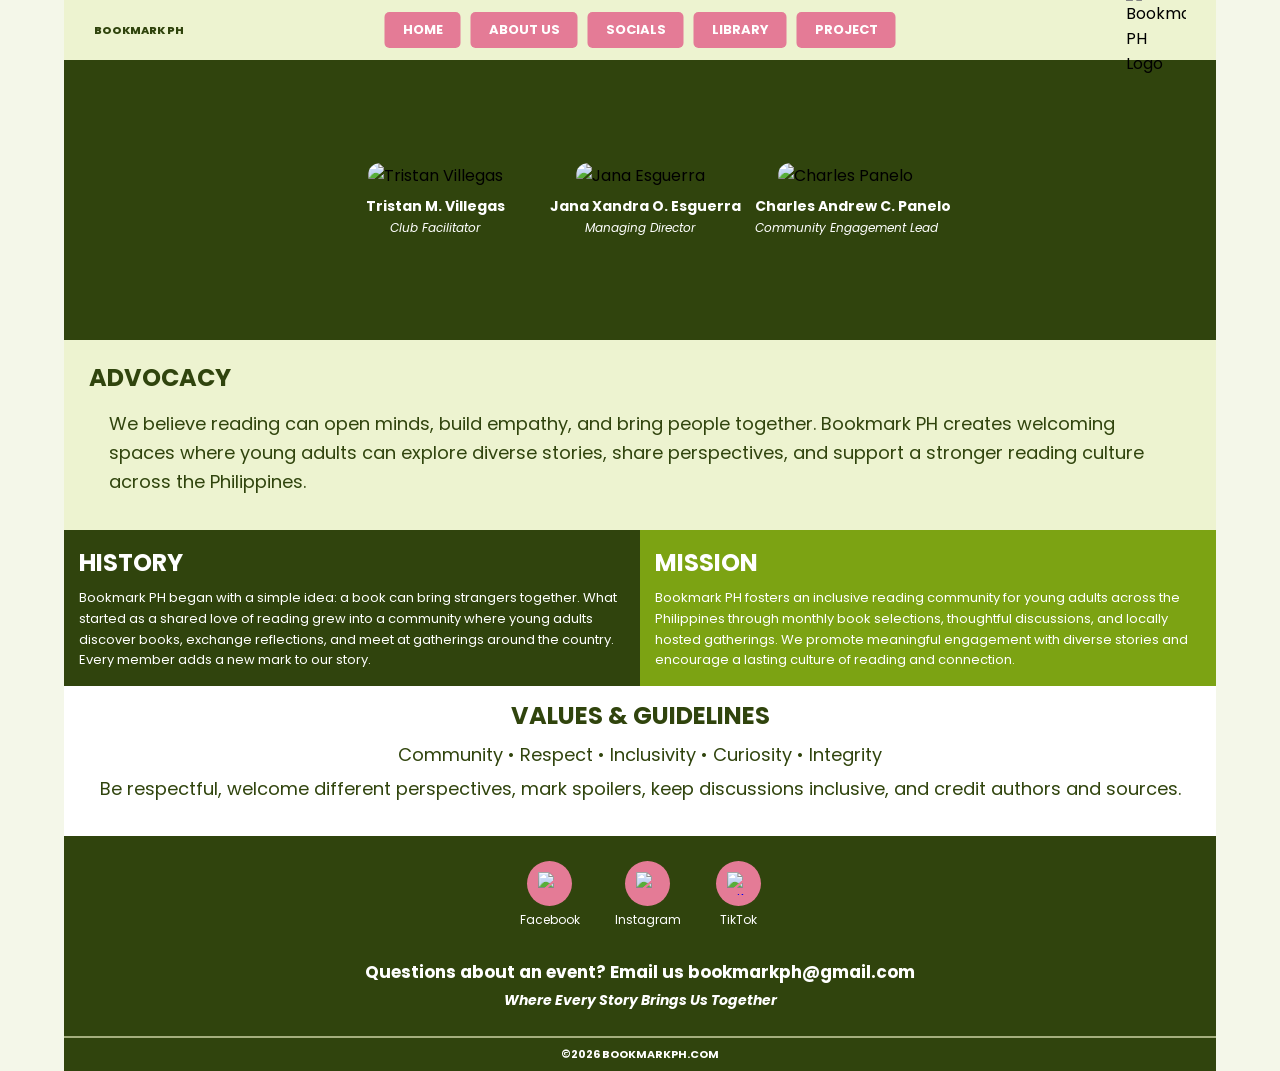
==== aboutus.html @ a4324d10 "Add files via upload" ====
<!DOCTYPE html>
<html>

<head>
    <title>Bookmark PH - About US</title>

    <link rel="stylesheet" href="style.css">

    <!-- Favicon / Website Tab Icon -->
    <link rel="icon" type="image/x-icon" href="images/favicon-32x32.png">

    <!-- POPPINS FONT -->
    <link rel="preconnect" href="https://fonts.googleapis.com">
    <link rel="preconnect" href="https://fonts.gstatic.com" crossorigin>
    <link href="https://fonts.googleapis.com/css2?family=Poppins:wght@400;500;600;700;800;900&display=swap" rel="stylesheet">

</head>

<body>

    <div class="container">

        <!-- NAVIGATION BAR -->
       <nav>

    <div class="logo">BOOKMARK PH</div>

    <!-- HAMBURGER MENU BUTTON -->
    <button class="menu-toggle" onclick="toggleMenu()">
        ☰
    </button>

    <!-- NAVIGATION LINKS -->
    <div class="menu" id="menu">
        <a href="index.html">HOME</a>
        <a href="aboutus.html">ABOUT US</a>
        <a href="Socials.html">SOCIALS</a>
        <a href="library.html">LIBRARY</a>
        <a href="project.html">PROJECT</a>
    </div>
<div class="nav-logo">
        <img src="images/LOGOPNG.png" alt="Bookmark PH Logo">
    </div>

</nav>

<script>
    function toggleMenu() {
        document.getElementById("menu").classList.toggle("show");
    }
</script>


        <!-- TEAM MEMBERS -->
        <section class="team-section">

            <div class="team-member">
                <img src="images/IMG_0736.jpg" alt="Tristan Villegas">
                <h4>Tristan M. Villegas</h4>
                <p>Club Facilitator</p>
            </div>

            <div class="team-member">
                <img src="images/JANA.JPG" alt="Jana Esguerra">
                <h4>Jana Xandra O. Esguerra</h4>
                <p>Managing Director</p>
            </div>

            <div class="team-member">
                <img src="images/_DSC6027.jpeg" alt="Charles Panelo">
                <h4>Charles Andrew C. Panelo</h4>
                <p>Community Engagement Lead</p>
            </div>

        </section>


        <!-- ADVOCACY -->
        <section class="advocacy">

            <h2>ADVOCACY</h2>

            <p>
                We believe reading can open minds, build empathy, and bring people together.
                Bookmark PH creates welcoming spaces where young adults can explore diverse
                stories, share perspectives, and support a stronger reading culture across
                the Philippines.
            </p>

        </section>


        <!-- HISTORY AND MISSION -->
        <section class="history-mission">

            <div class="history">

                <h2>HISTORY</h2>

                <p>
                    Bookmark PH began with a simple idea: a book can bring strangers together.
                    What started as a shared love of reading grew into a community where young
                    adults discover books, exchange reflections, and meet at gatherings around
                    the country. Every member adds a new mark to our story.
                </p>

            </div>


            <div class="mission">

                <h2>MISSION</h2>

                <p>
                    Bookmark PH fosters an inclusive reading community for young adults across
                    the Philippines through monthly book selections, thoughtful discussions,
                    and locally hosted gatherings. We promote meaningful engagement with
                    diverse stories and encourage a lasting culture of reading and connection.
                </p>

            </div>

        </section>


        <!-- VALUES AND GUIDELINES -->
        <section class="values">

            <h2>VALUES &amp; GUIDELINES</h2>

            <p>
                Community • Respect • Inclusivity • Curiosity • Integrity
            </p>

            <p>
                Be respectful, welcome different perspectives, mark spoilers,
                keep discussions inclusive, and credit authors and sources.
            </p>

        </section>


        <!-- FOOTER -->
        <footer>

            <div class="socials">

                <div>
                    <a href="https://www.facebook.com/bookmark.ph.2026?mibextid=wwXIfr&rdid=qK0jfbDzw0XN8ngS&share_url=https%3A%2F%2Fwww.facebook.com%2Fshare%2F1Fvy7HoMV7%2F#" target="_blank">
                        <img src="https://cdn.simpleicons.org/facebook/ffffff" alt="Facebook">
                    </a>
                    <p>Facebook</p>
                </div>

                <div>
                    <a href="https://www.instagram.com/book.markph/?utm_source=ig_web_button_share_sheet" target="_blank">
                        <img src="https://cdn.simpleicons.org/instagram/ffffff" alt="Instagram">
                    </a>
                    <p>Instagram</p>
                </div>

                <div>
                    <a href="https://www.tiktok.com/@bookmark.ph?is_from_webapp=1&sender_device=pc" target="_blank">
                        <img src="https://cdn.simpleicons.org/tiktok/ffffff" alt="TikTok">
                    </a>
                    <p>TikTok</p>
                </div>

            </div>


            <h3>
                Questions about an event? Email us bookmarkph@gmail.com
            </h3>

            <p class="footer-tagline">
                Where Every Story Brings Us Together
            </p>


            <div class="copyright">
                ©2026 BOOKMARKPH.COM
            </div>

        </footer>

    </div>

</body>
</html>
---- style.css ----
/* GENERAL */
* {
    margin: 0;
    padding: 0;
    box-sizing: border-box;
    font-family: 'Poppins', sans-serif;
}

body {
    background-color: #ebf0d786;
    width: 100%;
}

.container {
    width: 90%;
    min-height: 100vh;
    margin: 0 auto;
    background-color: rgb(255, 255, 255);
}



/* NAVIGATION BAR */
nav {
    width: 100%;
    min-height: 60px;
    background-color: #edf3d0;
    display: flex;
    align-items: center;
    padding: 8px 40px;
    box-sizing: border-box;
    position: relative;
}

.logo {
    color: #31420e;
    font-size: 16px;
    font-weight: bold;
    white-space: nowrap;
}

.menu {
    display: flex;
    justify-content: center;
    gap: 10px;
    position: absolute;
    left: 50%;
    transform: translateX(-50%);
}

.menu a {
    background-color: #e47b96;
    color: white;
    text-decoration: none;
    font-size: 13px;
    font-weight: bold;
    padding: 8px 18px;
    border-radius: 5px;
    white-space: nowrap;
}

/* Small screens */
@media (max-width: 700px) {
    nav {
        flex-direction: column;
        justify-content: center;
        gap: 8px;
        padding: 6px 5px;
    }

    .logo {
        font-size: 12px;
    }

    .menu {
        position: static;
        transform: none;
        width: 100%;
        gap: 4px;
        justify-content: center;
        flex-wrap: nowrap;
    }

    .menu a {
        padding: 7px 8px;
        font-size: 11px;
    }
}

/* Very small screens */
@media (max-width: 400px) {
    .menu {
        gap: 2px;
    }

    .menu a {
        padding: 6px 6px;
        font-size: 10px;
    }
}

/* HEADER IMAGE */
.banner {
    margin: 10px 25px 0;
    height: 300px;
    position: relative;
}

.banner img {
    width: 100%;
    height: 100%;
    object-fit: cover;
    border-radius: 6px;
    display: block;
}

.about-button {
    position: absolute;
    bottom: 10px;
    left: 50%;
    transform: translateX(-50%);
    background-color: #30440d;
    color: white;
    text-decoration: none;
    font-size: 14px;
    font-weight: bold;
    padding: 8px 35px;
    border-radius: 25px;
}


/* WELCOME SECTION */
.welcome {
    margin: 15px 40px 20px;
}

.welcome h2 {
    color: #344514;
    font-size: 25px;
    margin-bottom: 8px;
}

.welcome-content {
    display: flex;
    align-items: center;
    gap: 20px;
}

.welcome-content p {
    color: #3d472d;
    font-size: 14px;
    line-height: 1.8;
    flex: 1;
}

.join-button {
    background-color: #e47b96;
    color: white;
    text-decoration: none;
    font-size: 13px;
    font-weight: bold;
    padding: 8px 25px;
    border-radius: 20px;
    white-space: nowrap;
}


/* BOOK IMAGE */
.book-banner {
    height: 180px;
    margin: 0 35px -65px;
    position: relative;
    z-index: 2;
}

.book-banner img {
    width: 100%;
    height: 100%;
    object-fit: cover;
    border-radius: 12px;
    display: block;
}


/* UPCOMING EVENTS */
.events {
    background-color: #7ca313;
    padding: 85px 35px 25px;
}

.events h2 {
    text-align: center;
    color: #f5f3df;
    font-size: 30px;
    margin-bottom: 15px;
}

.event-container {
    display: flex;
    gap: 20px;
}

.event {
    width: 33.33%;
    height: 200px;
    position: relative;
}

.event img {
    width: 100%;
    height: 100%;
    object-fit: cover;
    border-radius: 12px;
}

.event p {
    position: absolute;
    bottom: 15px;
    left: 50%;
    transform: translateX(-50%);
    background-color: #e47b96;
    color: white;
    font-size: 13px;
    font-weight: bold;
    padding: 7px 18px;
    border-radius: 20px;
    white-space: nowrap;
}


/* FOOTER */
footer {
    background-color: #30440d;
    color: white;
    text-align: center;
    padding-top: 25px;
}

.socials {
    display: flex;
    justify-content: center;
    align-items: flex-start;
    gap: 35px;
    margin-bottom: 30px;
}

.socials > div {
    display: flex;
    flex-direction: column;
    align-items: center;
    text-align: center;
}

.socials a {
    display: flex;
    justify-content: center;
    align-items: center;
    width: 45px;
    height: 45px;
    background-color: #e47b96;
    border-radius: 50%;
    text-decoration: none;
}

.socials img {
    width: 23px;
    height: 23px;
}

.socials p {
    font-size: 12px;
    margin-top: 5px;
    text-align: center;
}

footer h3 {
    font-size: 17px;
    margin-bottom: 5px;
}

.footer-tagline {
    font-size: 14px;
    font-weight: bold;
    font-style: italic;
    margin-bottom: 25px;
}

.copyright {
    border-top: 2px solid #a4ae7d;
    padding: 8px;
    font-size: 11px;
    font-weight: bold;
}


/* RESPONSIVE DESIGN */
@media screen and (max-width: 780px) {

    nav {
        height: auto;
        padding: 15px;
        flex-direction: column;
        gap: 12px;
    }

    .menu {
        flex-wrap: wrap;
        justify-content: center;
    }

    .menu a {
        padding: 6px 12px;
    }

    .banner {
        height: 200px;
        margin: 10px 12px 0;
    }

    .banner img {
        height: 100%;
    }

    .welcome {
        margin: 15px 20px;
    }

    .welcome-content {
        align-items: flex-start;
        flex-direction: column;
    }

    .book-banner {
        margin: 0 15px -40px;
        height: 120px;
    }

    .events {
        padding: 60px 15px 20px;
    }

    .events h2 {
        font-size: 23px;
    }

    .event-container {
        flex-direction: column;
    }

    .event {
        width: 100%;
        height: 200px;
    }

    }
    /* IMAGE HOVER EFFECT */
    .banner img,
    .event img {
        transition: transform 0.3s ease;
    }

    .banner img:hover,
    .event img:hover {
        transform: scale(1.05);
        cursor: pointer;
    }

    /* BUTTON HOVER EFFECT */
    .menu a:hover,
    .about-button:hover,
    .join-button:hover {
        background-color: #486614;
        color: white;
        transition: 0.3s;
        cursor: pointer;
    }

    /* BUTTON CLICK EFFECT */
    .menu a:active,
    .about-button:active,
    .join-button:active {
        background-color: #a4ae7d;
        color: white;
    }


/* ==============================
   ABOUT US PAGE
============================== */


/* RIGHT SIDE LOGO */
.nav-logo img {
    width: 60px;
    height: auto;
    display: block;
}

/* TEAM SECTION */
.team-section {
    background-color: #30440d;
    min-height: 280px;
    display: flex;
    justify-content: center;
    align-items: center;
    gap: 25px;
    padding: 25px 15px;
    text-align: center;
}

.team-member {
    width: 180px;
}

.team-member img {
    width: 180px;
    height: 180px;
    object-fit: cover;
    border-radius: 12px;
}

.team-member h4 {
    color: white;
    font-size: 14px;
    margin: 8px 0 2px;
    white-space: nowrap;
}

.team-member p {
    white-space: nowrap;
    color: white;
    font-size: 12px;
    font-style: italic;
    margin: 0;
}

/* TEAM IMAGE HOVER EFFECT */
.team-member img {
    transition: transform 0.3s ease, box-shadow 0.3s ease;
}

.team-member img:hover {
    transform: scale(1.08);
    box-shadow: 0 5px 15px rgba(0, 0, 0, 0.3);
}


/* ADVOCACY SECTION */
.advocacy {
    background-color: #edf3d0;
    min-height: 190px;
    padding: 20px 25px;
}

.advocacy h2 {
    color: #30440d;
    font-size: 24px;
    margin-bottom: 15px;
}

.advocacy p {
    color: #30440d;
    font-size: 18px;
    line-height: 1.6;
    margin: 0 20px;
}


/* HISTORY AND MISSION */
.history-mission {
    display: flex;
}

.history,
.mission {
    width: 50%;
    min-height: 150px;
    padding: 15px;
    color: white;
}

.history {
    background-color: #30440d;
}

.mission {
    background-color: #7ca313;
}

.history h2,
.mission h2 {
    font-size: 24px;
    margin: 0 0 8px;
}

.history p,
.mission p {
    font-size: 13px;
    line-height: 1.6;
    margin: 0;
}


/* VALUES AND GUIDELINES */
.values {
    background-color: white;
    color: #30440d;
    min-height: 150px;
    text-align: center;
    padding: 12px 25px 20px;
}

.values h2 {
    font-size: 24px;
    margin: 0 0 8px;
}

.values p {
    font-size: 18px;
    line-height: 1.6;
    margin: 5px 0;
}


/* FOOTER */
footer {
    background-color: #30440d;
    color: white;
    text-align: center;
    padding-top: 25px;
}


/* SOCIAL MEDIA ICONS */
.socials {
    display: flex;
    justify-content: center;
    align-items: flex-start;
    gap: 35px;
    margin-bottom: 30px;
}

.socials > div {
    display: flex;
    flex-direction: column;
    align-items: center;
    text-align: center;
}

.socials a {
    display: flex;
    justify-content: center;
    align-items: center;
    width: 45px;
    height: 45px;
    background-color: #e47b96;
    border-radius: 50%;
    text-decoration: none;
}

.socials img {
    width: 23px;
    height: 23px;
}

.socials p {
    color: white;
    font-size: 12px;
    margin-top: 5px;
    text-align: center;
}


/* FOOTER TEXT */
footer h3 {
    font-size: 17px;
    margin-bottom: 5px;
}

.footer-tagline {
    font-size: 14px;
    font-weight: bold;
    font-style: italic;
    margin-bottom: 25px;
}


/* COPYRIGHT */
.copyright {
    border-top: 2px solid #a4ae7d;
    padding: 8px;
    font-size: 11px;
    font-weight: bold;
}


/* RESPONSIVE DESIGN */
@media screen and (max-width: 600px) {

    .team-section {
        flex-wrap: wrap;
    }

    .history-mission {
        flex-direction: column;
    }

    .history,
    .mission {
        width: 100%;
    }

    .advocacy p {
        margin: 0 5px;
    }

    .values {
        padding: 10px;
    }

}


/* ==============================
   SOCIAL PAGE
============================== */


/* WHITE SPACE BELOW NAVIGATION */
.social-gap {
    height: 111px;
    background-color: white;
}


/* SOCIAL SECTION */
.social-section {
    background-color: #30440d;
    color: white;
    text-align: center;
    padding: 1px 15px 15px;
}

/* DISCORD BANNER */
.discord-banner {
    width: 80%;
    max-width: 1200px;
    height: 190px;
    margin: -106px auto 0;
    position: relative;
    z-index: 1;
    border-radius: 30px;
    overflow: hidden;
}

.discord-banner img {
    width: 100%;
    height: 100%;
    display: block;
    object-fit: cover;
    border-radius: inherit;
    transition: transform 0.3s ease;
}

/* BANNER HOVER EFFECT */
.discord-banner:hover img {
    transform: scale(1.05);
}

/* DISCORD BUTTON */
.discord-button {
    position: absolute;
    bottom: 20px;
    left: 50%;
    transform: translateX(-50%);
    background-color: #30440d;
    color: white;
    padding: 10px 25px;
    border-radius: 25px;
    text-decoration: none;
    font-size: 13px;
    font-weight: 700;
    white-space: nowrap;
    transition: background-color 0.3s ease, transform 0.3s ease;
}

/* BUTTON HOVER EFFECT */
.discord-button:hover {
    background-color: #7ca313;
    transform: translateX(-50%) scale(1.05);
}

/* RESPONSIVE DESIGN */
@media screen and (max-width: 700px) {

    .discord-banner {
        width: 90%;
        height: 120px;
        margin: -35px auto 0;
    }

    .discord-button {
        bottom: 8px;
        padding: 6px 15px;
        font-size: 10px;
    }

}

/* SOCIAL TITLE */
.social-section h2 {
    color: #edf3d0;
    font-size: 24px;
    margin: 5px 0 0;
}


/* SOCIAL ICONS */
.social-icons {
    display: flex;
    justify-content: center;
    align-items: flex-start;
    gap: 55px;
}

.social-item {
    display: flex;
    flex-direction: column;
    align-items: center;
}

.social-item a {
    display: block;
    width: 100px;
    height: 100px;
    transition: transform 0.3s ease;
}

.social-item img {
    width: 100%;
    height: 100%;
    object-fit: contain;
}

.social-item a:hover {
    transform: scale(1.08);
}

.social-item p {
    color: white;
    font-size: 13px;
    font-weight: 800;
    margin: 3px 0 0;
}


/* MEMBERSHIP APPLICATION */
.membership {
    background-color: #edf3d0;
    display: flex;
    align-items: center;
    justify-content: space-between;
    gap: 20px;
    padding: 15px 25px;
    font-family: 'Poppins', sans-serif;
}

.membership h2 {
    color: #30440d;
    font-size: 24px;
    font-weight: 700;
    line-height: 1.3;
    margin: 0;
}

.membership-box {
    background-color: #30440d;
    color: white;
    width: 75%;
    min-height: 100px;
    border-radius: 15px;
    display: flex;
    flex-direction: column;
    justify-content: center;
    align-items: center;
    padding: 15px;
    text-align: center;
}

.membership-box h3 {
    font-size: 16px;
    font-weight: 700;
    margin: 0 0 10px;
}

.membership-box a {
    color: #ffffff;
    font-size: 15px;
    font-weight: 600;
}

/* MEMBERSHIP BUTTON */
.membership-button {
   display: inline-block;
   background-color: #e47b96;
   color: white;
   padding: 10px 25px;
   border-radius: 25px;
   text-decoration: none;
   font-size: 13px;
   font-weight: 700;
   white-space: nowrap;
   transition: background-color 0.3s ease, transform 0.3s ease;
}

/* MEMBERSHIP BUTTON HOVER EFFECT */
.membership-button:hover {
   background-color: #7ca313;
   transform: scale(1.05);
}

/* FREQUENTLY ASKED QUESTIONS */
.faq-section {
    background-color: #edf3d0;
    font-family: 'Poppins', sans-serif;
}

.faq-section > h3 {
    background-color: #30440d;
    color: white;
    text-align: center;
    font-size: 16px;
    font-weight: 700;
    padding: 8px;
    margin: 0;
}

.faq-container {
    display: grid;
    grid-template-columns: repeat(5, 1fr);
}

.faq-item {
    min-height: 175px;
    padding: 12px;
    text-align: justify;
}

.faq-item:nth-child(odd) {
    background-color: #7ca313;
    color: #30440d;
}

.faq-item:nth-child(even) {
    background-color: #edf3d0;
    color: #30440d;
}

.faq-item h4 {
    font-size: 15px;
    font-weight: 700;
    line-height: 1.5;
    text-align: center;
    margin: 0 0 12px;
}

.faq-item p {
    font-size: 14px;
    line-height: 1.5;
    margin: 0;
}


/* FOOTER */
footer {
    background-color: #30440d;
    color: white;
    text-align: center;
    padding-top: 25px;
}

.socials {
    display: flex;
    justify-content: center;
    align-items: flex-start;
    gap: 35px;
    margin-bottom: 30px;
}

.socials > div {
    display: flex;
    flex-direction: column;
    align-items: center;
    text-align: center;
}

.socials a {
    display: flex;
    justify-content: center;
    align-items: center;
    width: 45px;
    height: 45px;
    background-color: #e47b96;
    border-radius: 50%;
    text-decoration: none;
}

.socials img {
    width: 23px;
    height: 23px;
}

.socials p {
    color: white;
    font-size: 12px;
    margin-top: 5px;
}

.footer-message {
    margin-top: 24px;
    padding-bottom: 18px;
}

.footer-message h3 {
    font-size: 17px;
    margin: 0 0 5px;
}

.footer-message p {
    font-size: 14px;
    font-style: italic;
    margin: 0;
}

.copyright {
    border-top: 2px solid #a4ae7d;
    padding: 8px;
    font-size: 11px;
    font-weight: bold;
}


/* RESPONSIVE DESIGN */
@media screen and (max-width: 700px) {

    .discord-banner {
        width: 90%;
        height: 120px;
        margin: -35px auto 0;
    }

    .social-icons {
        gap: 25px;
    }

    .social-item a {
        width: 75px;
        height: 75px;
    }

    .membership {
        flex-direction: column;
        text-align: center;
    }

    .membership-box {
        width: 100%;
    }

    .faq-container {
        grid-template-columns: repeat(2, 1fr);
    }

}


/* SMALL MOBILE SCREENS */
@media screen and (max-width: 400px) {

    .faq-container {
        grid-template-columns: 1fr;
    }

    .social-item a {
        width: 65px;
        height: 65px;
    }

}

/* ==============================
   LIBRARY
============================== */

body {
    margin: 0;
    padding: 0;
    font-family: 'Poppins', sans-serif;
}


/* NAVIGATION BAR */
nav {
    background-color: #edf3d0;
    height: 45px;
    display: flex;
    align-items: center;
    justify-content: space-between;
    padding: 0 30px;
    position: relative;
}

.logo {
    color: #30440d;
    font-size: 11px;
    font-weight: 800;
}

.nav-links {
    display: flex;
    justify-content: center;
    align-items: center;
    gap: 10px;
    position: absolute;
    left: 50%;
    transform: translateX(-50%);
}

.nav-links a {
    background-color: #e47b96;
    color: white;
    text-decoration: none;
    font-size: 11px;
    font-weight: 700;
    text-align: center;
    width: 85px;
    padding: 3px;
    border-radius: 5px;
    transition: background-color 0.3s ease;
}

.nav-links a:hover {
    background-color: #30440d;
}

/* CURRENT READ SECTION */
.current-read {
    background-color: #30440d;
    color: white;
    display: flex;
    justify-content: center;
    align-items: center;
    gap: 12px;
    padding: 12px 20px;
    min-height: 150px;
    box-sizing: border-box;
}

.current-title {
    width: 120px;
    flex-shrink: 0;
}

.current-title h1 {
    color: #edf3d0;
    font-size: 22px;
    line-height: 1.2;
    margin: 0;
    font-weight: 800;
}

.current-title p {
    font-size: 12px;
    margin: 0;
}

.current-image {
    width: 145px;
    height: 135px;
    flex-shrink: 0;
}

.current-image a {
    display: block;
    width: 100%;
    height: 100%;
    transition: transform 0.3s ease;
}

.current-image img {
    width: 100%;
    height: 100%;
    object-fit: cover;
    border-radius: 10px;
}

.current-image a:hover {
    transform: scale(1.08);
}

.current-info {
    width: 280px;
    flex-shrink: 0;
}

.current-info h2 {
    color: #edf3d0;
    font-size: 19px;
    font-weight: 800;
    margin: 0;
}

.current-info h4 {
    color: white;
    font-size: 15px;
    margin: 0 0 8px;
}

.current-info p {
    font-size: 12px;
    font-weight: 500;
    line-height: 1.5;
    margin: 0;
}

/* TO-BE-READ LIST */
.tbr-section {
    background-color: white;
    padding: 8px 20px 15px;
    text-align: center;
}

.tbr-section h2 {
    color: #30440d;
    font-size: 18px;
    font-weight: 800;
    margin: 0 0 5px;
}

.tbr-container {
    display: flex;
    justify-content: space-between;
    align-items: center;
    gap: 14px;
}

.tbr-container a {
    display: block;
    width: 13%;
    height: 180px; 
    transition: transform 0.3s ease;
}

.tbr-container img {
    width: 100%;
    height: 100%;
    object-fit: contain;
    border-radius: 5px;
}

/* HOVER EFFECT */
.tbr-container a:hover {
    transform: scale(1.08);
}


/* BOOK RECOMMENDATIONS */
.recommendation-section {
    background-color: #7ca313;
    padding: 8px 25px 45px;
    text-align: center;
}

.recommendation-section h2 {
    color: #edf3d0;
    font-size: 22px;
    font-weight: 800;
    margin: 0 0 22px;
}

.recommendation-container {
    display: flex;
    justify-content: space-between;
    align-items: center;
    gap: 15px;
}

.recommendation-container a {
    display: block;
    width: 15%;
    height: 230px;
    transition: transform 0.3s ease;
}

.recommendation-container img {
    width: 100%;
    height: 100%;
    object-fit: cover;
    border-radius: 10px;
}

/* HOVER EFFECT */
.recommendation-container a:hover {
    transform: scale(1.08);
}


/* FOOTER */
footer {
    background-color: #30440d;
    color: white;
    text-align: center;
    padding-top: 25px;
}

.socials {
    display: flex;
    justify-content: center;
    align-items: flex-start;
    gap: 35px;
    margin-bottom: 30px;
}

.socials > div {
    display: flex;
    flex-direction: column;
    align-items: center;
    text-align: center;
}

.socials a {
    display: flex;
    justify-content: center;
    align-items: center;
    width: 45px;
    height: 45px;
    background-color: #e47b96;
    border-radius: 50%;
    text-decoration: none;
    transition: transform 0.3s ease;
}

.socials a:hover {
    transform: scale(1.10);
}

.socials img {
    width: 23px;
    height: 23px;
}

.socials p {
    color: white;
    font-size: 12px;
    margin-top: 5px;
    text-align: center;
}

.footer-message {
    margin-top: 24px;
    padding-bottom: 18px;
}

.footer-message h3 {
    font-size: 17px;
    margin: 0 0 5px;
}

.footer-message p {
    font-size: 14px;
    font-style: italic;
    margin: 0;
}

.copyright {
    border-top: 2px solid #a4ae7d;
    padding: 8px;
    font-size: 11px;
    font-weight: bold;
}


/* RESPONSIVE DESIGN */
@media screen and (max-width: 700px) {

    nav {
        padding: 0 10px;
    }

    .logo {
        font-size: 9px;
    }

    .nav-links {
        gap: 4px;
    }

    .nav-links a {
        width: auto;
        padding: 4px 7px;
        font-size: 8px;
    }

    .nav-logo img {
        width: 32px;
    }

    .current-read {
        gap: 12px;
        padding: 15px 10px;
    }

    .current-title {
        width: 25%;
    }

    .current-title h1 {
        font-size: 16px;
    }

    .current-image {
        width: 25%;
        height: 90px;
    }

    .current-info {
        width: 45%;
    }

    .current-info h2 {
        font-size: 13px;
    }

    .current-info p {
        font-size: 7px;
    }

    .tbr-container {
        flex-wrap: wrap;
        justify-content: center;
    }

    .tbr-container a {
        width: 22%;
        height: 110px;
    }

    .recommendation-container {
        flex-wrap: wrap;
        justify-content: center;
    }

    .recommendation-container a {
        width: 28%;
        height: 100px;
    }

    .recommendation-section h2 {
        font-size: 18px;
    }

    .footer-message h3 {
        font-size: 11px;
    }
}

/* SMALL MOBILE SCREENS */
@media screen and (max-width: 400px) {

    .current-read {
        gap: 8px;
    }

    .current-title h1 {
        font-size: 13px;
    }

    .current-info h2 {
        font-size: 11px;
    }

    .tbr-container a {
        width: 28%;
        height: 100px;
    }

    .recommendation-container a {
        width: 42%;
    }

}

/* =================================
   PROJECT PAGE
================================= */

/* ANNOUNCEMENT SECTION */
.announcement {
    background: linear-gradient(
        to bottom,
        #7ca313 50%,
        #e47c96 50%
    );
    padding: 20px 3% 22px;
    box-sizing: border-box;
    border-bottom: 12px solid #30440d;
}


/* ANNOUNCEMENT TITLE */
.announcement h2 {
    background-color: #30440d;
    color: #f0f5d1;
    text-align: center;
    font-size: 25px;
    font-weight: 800;
    margin: 0;
    padding: 5px 0 12px;
    font-family: 'Poppins', sans-serif;
}

/* ANNOUNCEMENT CONTAINER */
.announcement-container {
    background-color: #30440d;
    display: flex;
    justify-content: space-between;
    align-items: stretch;
    gap: 15px;
    padding: 0 10px 10px;
}

/* ANNOUNCEMENT BOXES */
.announcement-box {
    background-color: #f0f5d1;
    color: #30440d;
    flex: 1;
    padding: 8px;
    border-radius: 5px;
    min-height: 75px;
    box-sizing: border-box;
    font-family: 'Poppins', sans-serif;
}

/* ANNOUNCEMENT HEADINGS */
.announcement-box h4 {
    font-size: 20px;
    font-weight: 800;
    margin: 0 0 5px;
}

/* ANNOUNCEMENT TEXT */
.announcement-box p {
    font-size: 15px;
    font-weight: 400;
    line-height: 1.5;
    text-align: justify;
    margin: 0;
}

/* Responsive Announcement */
@media (max-width: 768px) {

    .announcement {
        padding: 15px 3% 18px;
    }

    .announcement-container {
        flex-direction: column;
    }

    .announcement-box {
        min-height: auto;
        padding: 10px;
    }

}

  /* EVENT CALENDAR */
.calendar-section {
    background-color: #f0f5d1;
    padding: 5px 3% 10px;
    box-sizing: border-box;
}

.calendar-section h2 {
    color: #30440d;
    font-size: 23px;
    font-weight: 800;
    margin: 0 0 3px;
}

.calendar-container {
    display: grid;
    grid-template-columns: 1fr 1fr;
    column-gap: 40px;
    row-gap: 9px;
    padding: 0 18px;
}

.calendar-event {
    background-color: #e47c96;
    color: white;
    min-height: 92px;
    border-radius: 8px;
    display: flex;
    align-items: center;
    padding: 8px;
    box-sizing: border-box;
    gap: 15px;
}

.event-date {
    min-width: 85px;
}

.event-date h4 {
    font-size: 15px;
    font-weight: 800;
    margin: 0;
}

.event-date h1 {
    font-size: 62px;
    font-weight: 900;
    line-height: 0.95;
    margin: 0;
}

.calendar-event p {
    font-size: 14px;
    font-weight: 500;
    line-height: 1.4;
    margin: 0;
}

/* =================================
   RESPONSIVE DESIGN
================================= */
/* =================================
   RESPONSIVE DESIGN
================================= */

/* TABLET AND MOBILE CONTENT */
@media screen and (max-width: 768px) {
    .announcement-container {
        flex-direction: column;
    }

    .calendar-container {
        grid-template-columns: 1fr;
        gap: 12px;
        padding: 0 5px;
    }

    .calendar-event {
        min-height: 95px;
    }
}

/* SMALLER TEXT SIZES */
@media screen and (max-width: 480px) {
    .announcement h2 {
        font-size: 19px;
    }

    .calendar-section h2 {
        font-size: 20px;
    }

    .event-date {
        min-width: 75px;
    }

    .event-date h1 {
        font-size: 52px;
    }

    .calendar-event p {
        font-size: 12px;
    }
}

/* HAMBURGER BUTTON */
.menu-toggle {
    display: none;
    background-color: #e47b96 !important;
    color: white !important;
    border: none;
    font-size: 24px;
    padding: 4px 11px;
    border-radius: 5px;
    cursor: pointer;
}

/* MOBILE NAVIGATION */
@media screen and (max-width: 780px) {
    nav {
        position: relative;
        display: flex;
        flex-direction: row;
        align-items: center;
        justify-content: flex-start;
        width: 100%;
        min-height: 60px;
        padding: 10px 15px;
        box-sizing: border-box;
        z-index: 100;
    }

    /* Left text logo */
    .logo {
        order: 1;
        font-size: 12px;
        white-space: nowrap;
    }

    /* Right-side image logo */
    .nav-logo {
        order: 2;
        margin-left: auto;
        margin-right: 8px;
        display: flex;
        align-items: center;
        flex-shrink: 0;
    }

    .nav-logo img {
        width: 38px;
        height: 38px;
        object-fit: contain;
    }

    /* Hamburger on the far right */
    .menu-toggle {
        order: 3;
        display: block !important;
        margin-left: 8px;
        flex-shrink: 0;
    }

    /* If there is no image logo, push hamburger to the far right */
    nav:not(:has(.nav-logo)) .menu-toggle {
        margin-left: auto;
    }

    /* Hidden dropdown menu */
    .menu,
    .nav-links {
        display: none;
        position: absolute;
        top: 100%;
        left: 0;
        width: 100%;
        flex-direction: column;
        gap: 5px;
        padding: 10px;
        background-color: #edf3d0;
        box-sizing: border-box;
        transform: none;
        z-index: 200;
    }

    /* Visible dropdown menu */
    .menu.show,
    .nav-links.show {
        display: flex;
    }

    .menu a,
    .nav-links a {
        width: 100%;
        padding: 10px;
        text-align: center;
        box-sizing: border-box;
    }
}

/* HEADER IMAGE ON MOBILE */
@media screen and (max-width: 520px) {
    .banner {
        height: 120px;
        margin: 10px 10px 0;
        position: relative;
    }

    .banner img {
        width: 100%;
        height: 100%;
        object-fit: cover;
        object-position: center center;
    }
}
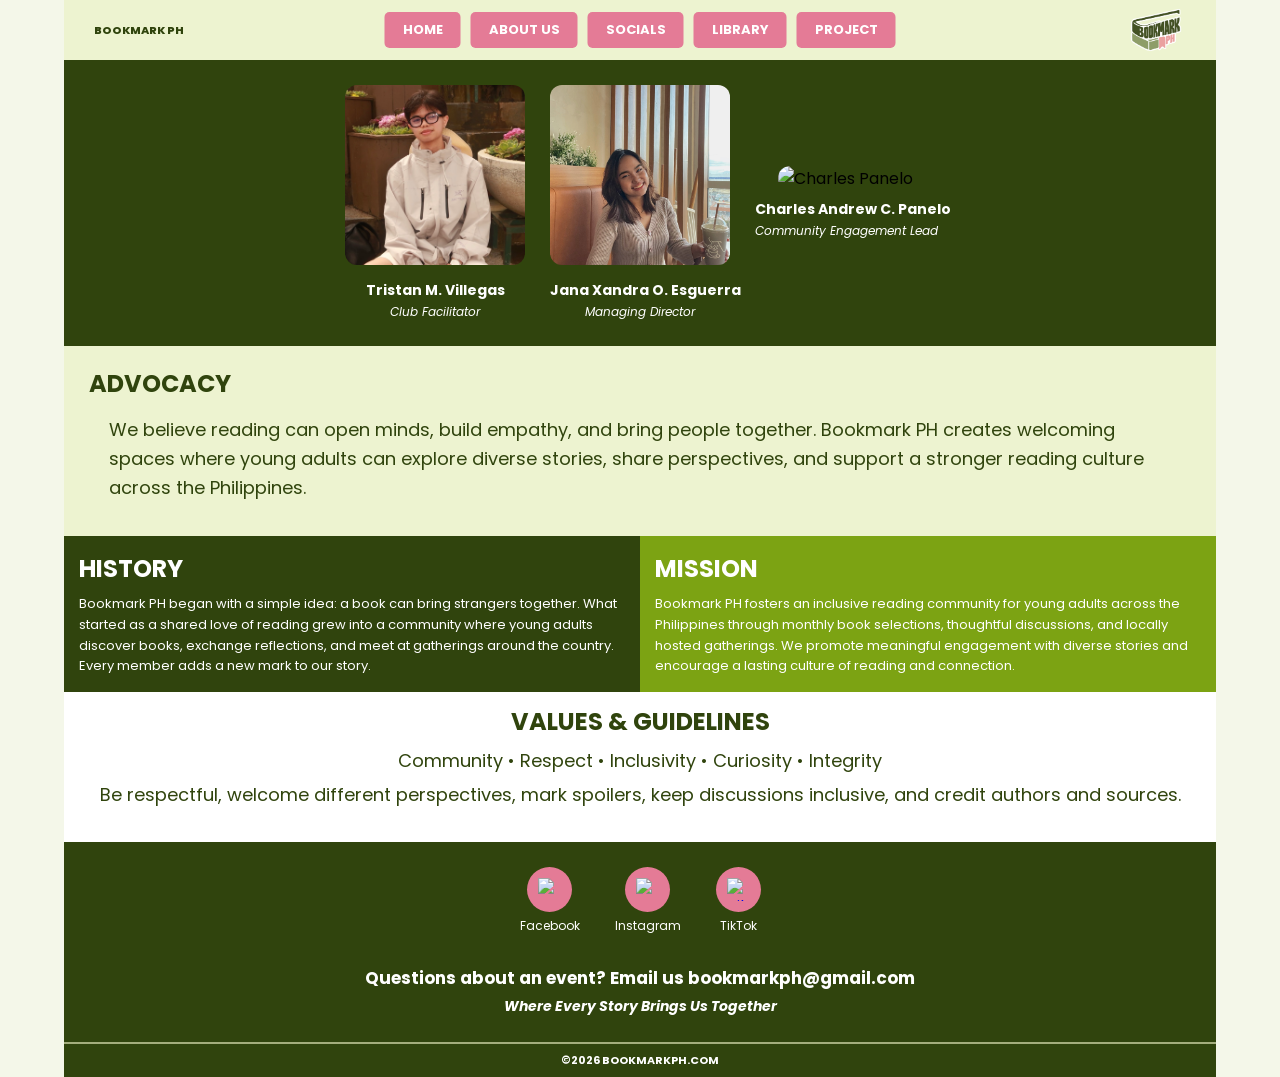
==== commit 06390e37: "Update aboutus.html" ====
--- a/aboutus.html
+++ b/aboutus.html
@@ -68,7 +68,7 @@
             </div>
 
             <div class="team-member">
-                <img src="images/_DSC6027.jpeg" alt="Charles Panelo">
+                <img src="images/_DSC6027.png" alt="Charles Panelo">
                 <h4>Charles Andrew C. Panelo</h4>
                 <p>Community Engagement Lead</p>
             </div>
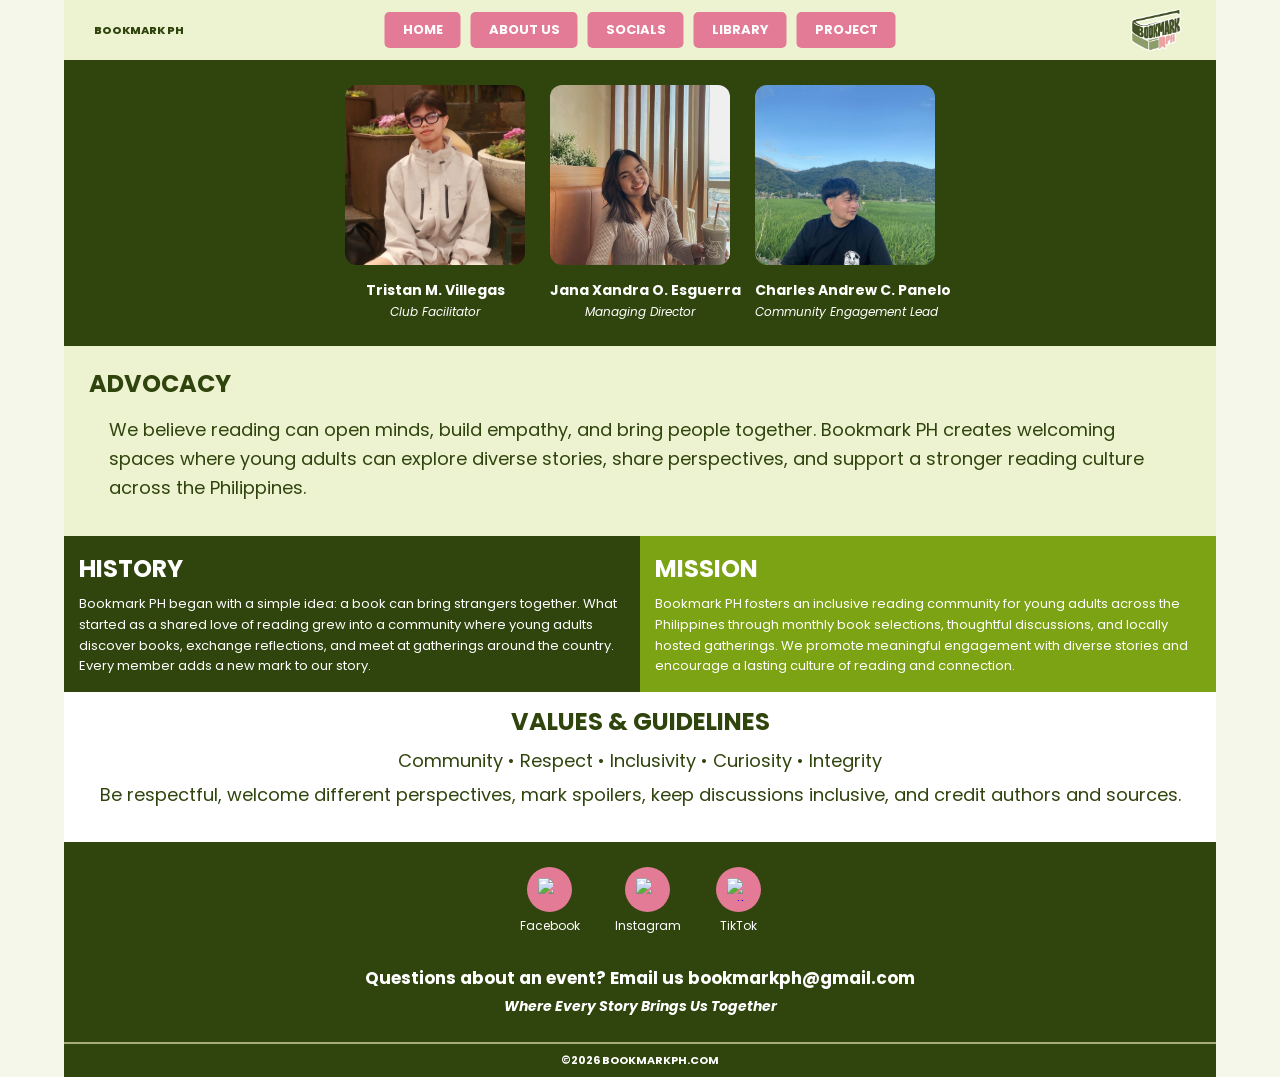
==== commit 40b8e9dc: "Update aboutus.html" ====
--- a/aboutus.html
+++ b/aboutus.html
@@ -9,6 +9,7 @@
 
     <!-- Favicon / Website Tab Icon -->
     <link rel="icon" type="image/x-icon" href="images/favicon-32x32.png">
+    <meta name="viewport" content="width=device-width, initial-scale=1">
 
     <!-- POPPINS FONT -->
     <link rel="preconnect" href="https://fonts.googleapis.com">
@@ -68,7 +69,7 @@
             </div>
 
             <div class="team-member">
-                <img src="images/_DSC6027.png" alt="Charles Panelo">
+                <img src="images/CHARLES.jpg" alt="Charles Panelo">
                 <h4>Charles Andrew C. Panelo</h4>
                 <p>Community Engagement Lead</p>
             </div>
--- a/style.css
+++ b/style.css
@@ -1690,4 +1690,73 @@
         object-fit: cover;
         object-position: center center;
     }
-}+}
+
+/* MOBILE OVERRIDES */
+@media screen and (max-width: 780px) {
+  nav {
+    height: auto;
+    min-height: 60px;
+    flex-direction: row;
+    align-items: center;
+    padding: 10px 15px;
+  }
+
+  .menu,
+  .nav-links {
+    display: none;
+    position: absolute;
+    top: 100%;
+    left: 0;
+    width: 100%;
+    transform: none;
+    flex-direction: column;
+    background: #edf3d0;
+    padding: 10px;
+  }
+
+  .menu.show,
+  .nav-links.show {
+    display: flex;
+  }
+
+  .menu a,
+  .nav-links a {
+    width: 100%;
+    text-align: center;
+  }
+
+  .welcome-content,
+  .event-container,
+  .membership,
+  .history-mission {
+    flex-direction: column;
+  }
+
+  .event,
+  .history,
+  .mission,
+  .membership-box {
+    width: 100%;
+  }
+
+  .team-section,
+  .social-icons,
+  .current-read,
+  .tbr-container,
+  .recommendation-container {
+    flex-wrap: wrap;
+  }
+
+  .current-title,
+  .current-image,
+  .current-info {
+    width: 100%;
+    flex-shrink: 1;
+  }
+
+  .faq-container,
+  .calendar-container {
+    grid-template-columns: 1fr;
+  }
+}
